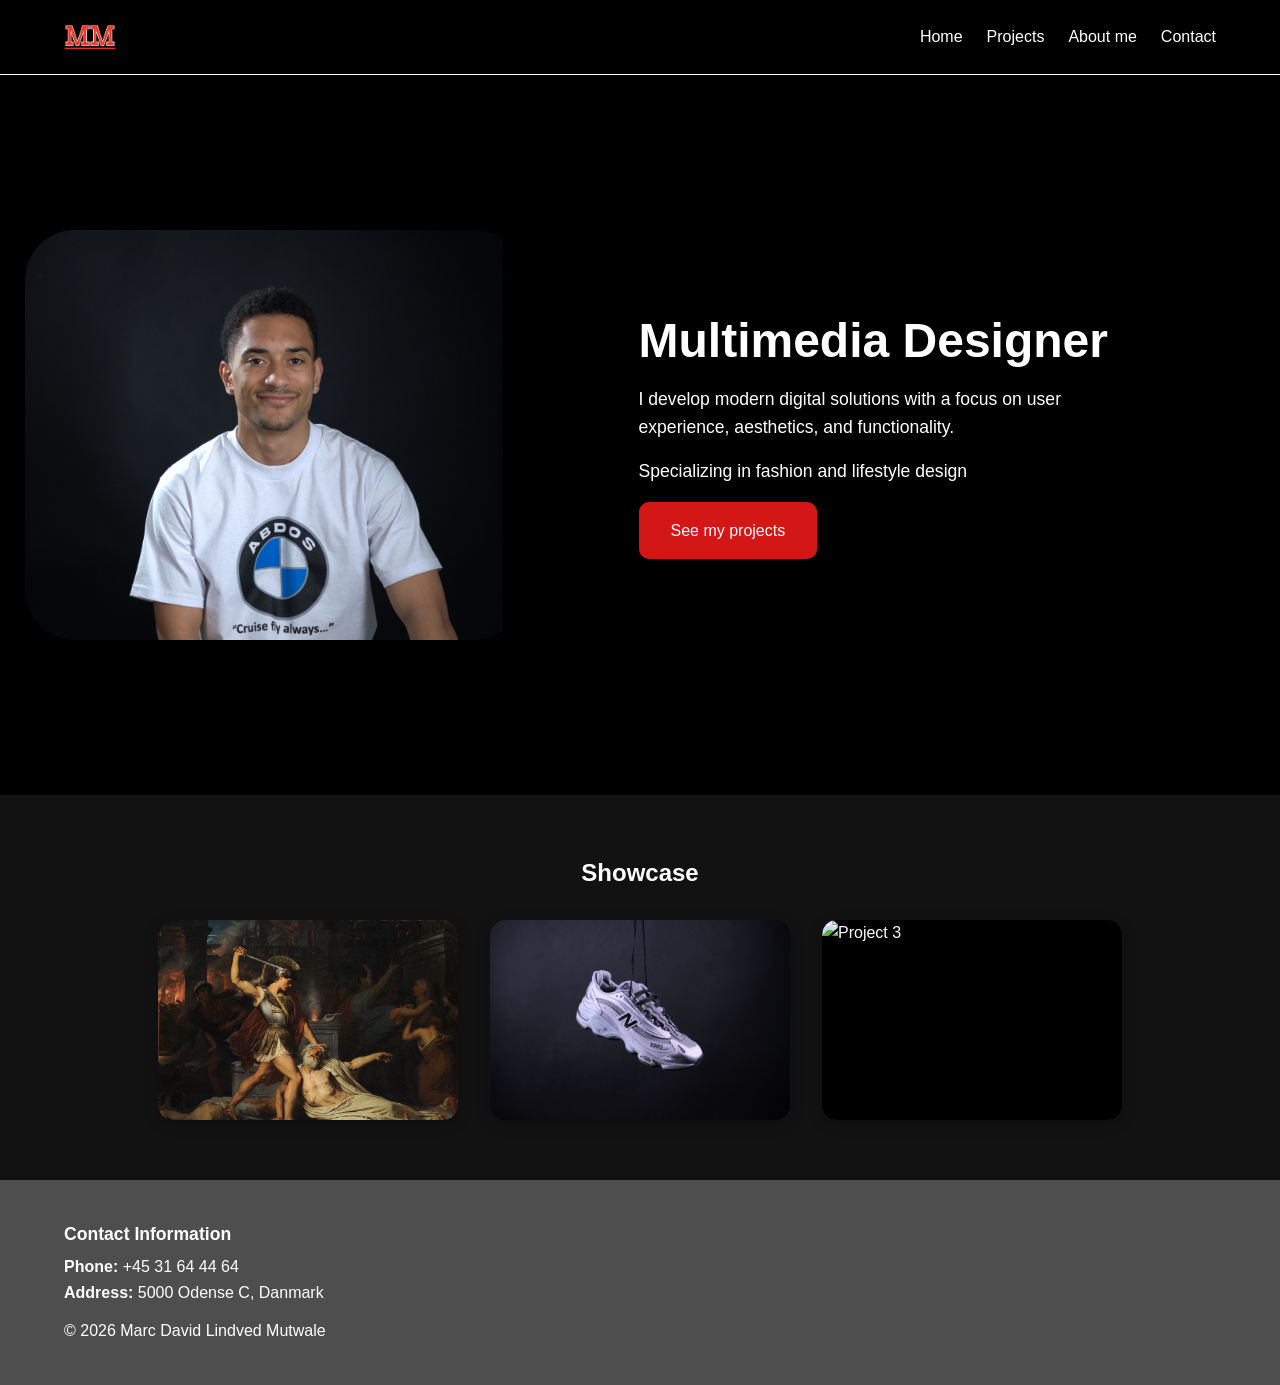
==== index.html @ d7fcb872 "upload af side" ====
<!DOCTYPE html>
<html lang="en">
<head>
    <meta charset="UTF-8">
<meta name="viewport" content="width=device-width, initial-scale=1.0">
    <meta name="description" content="Presentation portfolio for Marc David Lindved Mutwale">
    <title>Marc David Lindved Mutwale | Portfolio</title>
    <link rel="stylesheet" href="stylesheet/global.css">
</head>

<body>

    <header>
        <div class="container navbar">
            <a href="index.html" class="logo">
                <img src="files/Marclogo.png" alt="MM logo">
            </a>

            <nav>
                <ul>
                    <li><a href="index.html">Home</a></li>
                    <li><a href="pages/projects.html">Projects</a></li>
                    <li><a href="pages/about.html">About me</a></li>
                    <li><a href="pages/contact.html">Contact</a></li>
                </ul>
            </nav>
        </div>
    </header>

    <main>

        <!-- HERO SECTION -->
        <section class="hero">
            <img src="files/Marc.jpg" alt="Marc David Lindved Mutwale" class="profile-image">

            <div class="container hero-content">

                <div class="hero-text">
                    <h1>Multimedia Designer</h1>
                    <p>I develop modern digital solutions with a focus on user experience, aesthetics, and functionality.</p>
                    <p>Specializing in fashion and lifestyle design</p>
                    <a href="pages/projects.html" class="btn">See my projects</a>
                </div>

            </div>
        </section>

        <!-- FEATURED PROJECTS -->
        <section class="featured-projects">
            <div class="container">

                <h2>Showcase</h2>

                <div class="projects-grid">

                    <article class="project-card1">
                        <div class="project-content">
                            <img src="files/MovingArt.jpg" alt="Project 1">
                        </div>
                    </article>

                    <article class="project-card2">
                        <div class="project-content">
                            <img src="files/featured.jpg" alt="Project 2">
                        </div>
                    </article>

                    <article class="project-card3">
                        <div class="project-content">
                            <img src="files/Mark-68.jpg" alt="Project 3">
                        </div>
                    </article>

                </div>
            </div>
        </section>

    </main>

    <footer>
    <div class="container footer-content">

        <div class="footer-column">
            <h4>Contact Information</h4>
            
            <p><strong>Phone:</strong> <a href="tel:+4531644464">+45 31 64 44 64</a></p>
            <p><strong>Address:</strong> 5000 Odense C, Danmark</p>
        </div>

        <div class="footer-column center">
            <p>© 2026 Marc David Lindved Mutwale</p>
        </div>

    </div>
</footer>

</body>
</html>
---- stylesheet/global.css ----
/* RESET */

* {
    margin: 0;
    padding: 0;
    box-sizing: border-box;
}

html {
    scroll-behavior: smooth;
}

body {
    font-family: 'Inter', sans-serif;
    line-height: 1.6;
    background-color: #121212;
    color: #ffffff;
}

img {
    max-width: 100%;
    height: auto;
    display: block;
}

ul {
    list-style: none;
}

a {
    text-decoration: none;
    color: inherit;
}

/* GLOBAL */

.container {
    width: 90%;
    max-width: 1200px;
    margin: 0 auto;
}

.page-section {
    padding: 6rem 0;
}

section {
    padding-top: 4rem;
}

h1,
h2,
h3 {
    margin-bottom: 1rem;
    line-height: 1.2;
}

p {
    margin-bottom: 1rem;
}

/* HEADER */

header {
    background-color: rgb(0, 0, 0);
    border-bottom: 1px solid #ffffff;
    position: sticky;
    top: 0;
    z-index: 100;
    color: #ffffff;
}

.navbar {
    display: flex;
    flex-direction: row;
    justify-content: space-between;
    align-items: center;
    padding: 0.7rem 0;
}

nav ul {
    display: flex;
    gap: 1.5rem;
}

.logo {
    display: inline-flex;
    align-items: center;
}

.logo img {
    width: 52px;
    height: auto;
    display: block;
}

nav ul li a {
    color: #ffffff;
    font-weight: 500;
    transition: color 0.3s ease;
}

nav ul li a:hover {
    color: #D31717;
}

/* HERO */

.hero {
    min-height: 80vh;
    display: flex;
    align-items: center;
    justify-content: center;
    padding: 2rem 0;
    background-color: #000000;
    width: 100%;
    gap: 3rem;
    flex-wrap: wrap;
}

.hero > img {
    flex: 0 1 45%;
    max-width: 500px;
    width: 100%;
    height: auto;
    border-radius: 50px;
    object-fit: cover;
    margin-left: 25px;
}

.hero-content {
    display: flex;
    flex-direction: column;
    gap: 1.5rem;
    flex: 0 1 45%;
    min-width: 300px;
}

.hero-text {
    margin-left: 0;
}

.hero-text h1 {
    font-size: 3rem;
    margin-left: 0;
}

.hero-text p {
    font-size: 1.1rem;
    max-width: 500px;
}

/* BUTTON */

.btn {
    display: inline-block;
    padding: 1rem 2rem;
    background-color: #D31717;
    color: rgb(255, 255, 255);
    border-radius: 10px;
    transition: 0.3s;
}

.btn:hover {
    transform: translateY(-2px);
    background-color: #ffffff;
    color: #000000;
}

@media (max-width: 700px) {
    .hero {
        flex-direction: column;
        align-items: center;
        padding: 2rem 0;
    }

    .hero > img,
    .hero-content {
        flex: 1 1 100%;
        max-width: 720px;
    }

    .hero-text h1 {
        font-size: 2.4rem;
    }

    .hero-text p {
        font-size: 1rem;
        max-width: 100%;
    }

    .featured-projects .projects-grid,
    .skills-grid,
    .projects-grid {
        flex-direction: column;
        gap: 24px;
    }
}

/* SKILLS */

.skills {
    padding: 6rem 0;
}

/* FEATURED PROJECTS ON INDEX */
.featured-projects .projects-grid {
    display: flex;
    flex-wrap: wrap;
    justify-content: center;
    gap: 2rem;
    margin-top: 2rem;
}

.featured-projects .projects-grid article {
    flex: 0 1 300px;
    background-color: #000000;
    border-radius: 15px;
    overflow: hidden;
    box-shadow: 0 4px 15px rgba(0, 0, 0, 0.2);
    object-fit: cover;
    height: 100%;
    height:200px;
}

.featured-projects .projects-grid article img {
    width: 100%;
    height: 100%;
    display: block;
}

/* Showcase title centered */
.featured-projects h2 {
    text-align: center;
}

/* FLEX – card layout */
.skills-grid {
    display: flex;
    flex-direction: row;
    gap: 2rem;
    margin-top: 3rem;
    flex-wrap: wrap;
    justify-content: center;
}

/* Card styling */
.card {
    background-color: #000000;
    padding: 2.5rem;
    border-radius: 15px;
    flex: 0 1 320px;
    text-align: center;
    box-shadow: 0 4px 15px rgba(0,0,0,0.3);
}

.card h3 {
    margin-bottom: 1rem;
    font-size: 1.3rem;
}

.card p {
    color: #ccc;
    font-size: 0.95rem;
}

footer {
    background: #4E4E4E;
    color: #ffffff;
    padding: 40px 0;
    margin-top: 60px;
}

.footer-content {
    display: flex;
    flex-direction: column;
    align-items: flex-start;
    text-align: left;
    gap: 10px;
}

.footer-column {
    width: 100%;
}

.footer-column h4 {
    margin-bottom: 8px;
    font-size: 1.1rem;
    font-weight: 600;
}

.footer-column p {
    margin: 3px 0;
    line-height: 1.4;
}

footer a {
    color: #ffffff;
    text-decoration: none;
}

footer a:hover {
    text-decoration: underline;
}

.footer-copyright {
    margin-top: 15px;
    opacity: 0.9;
}
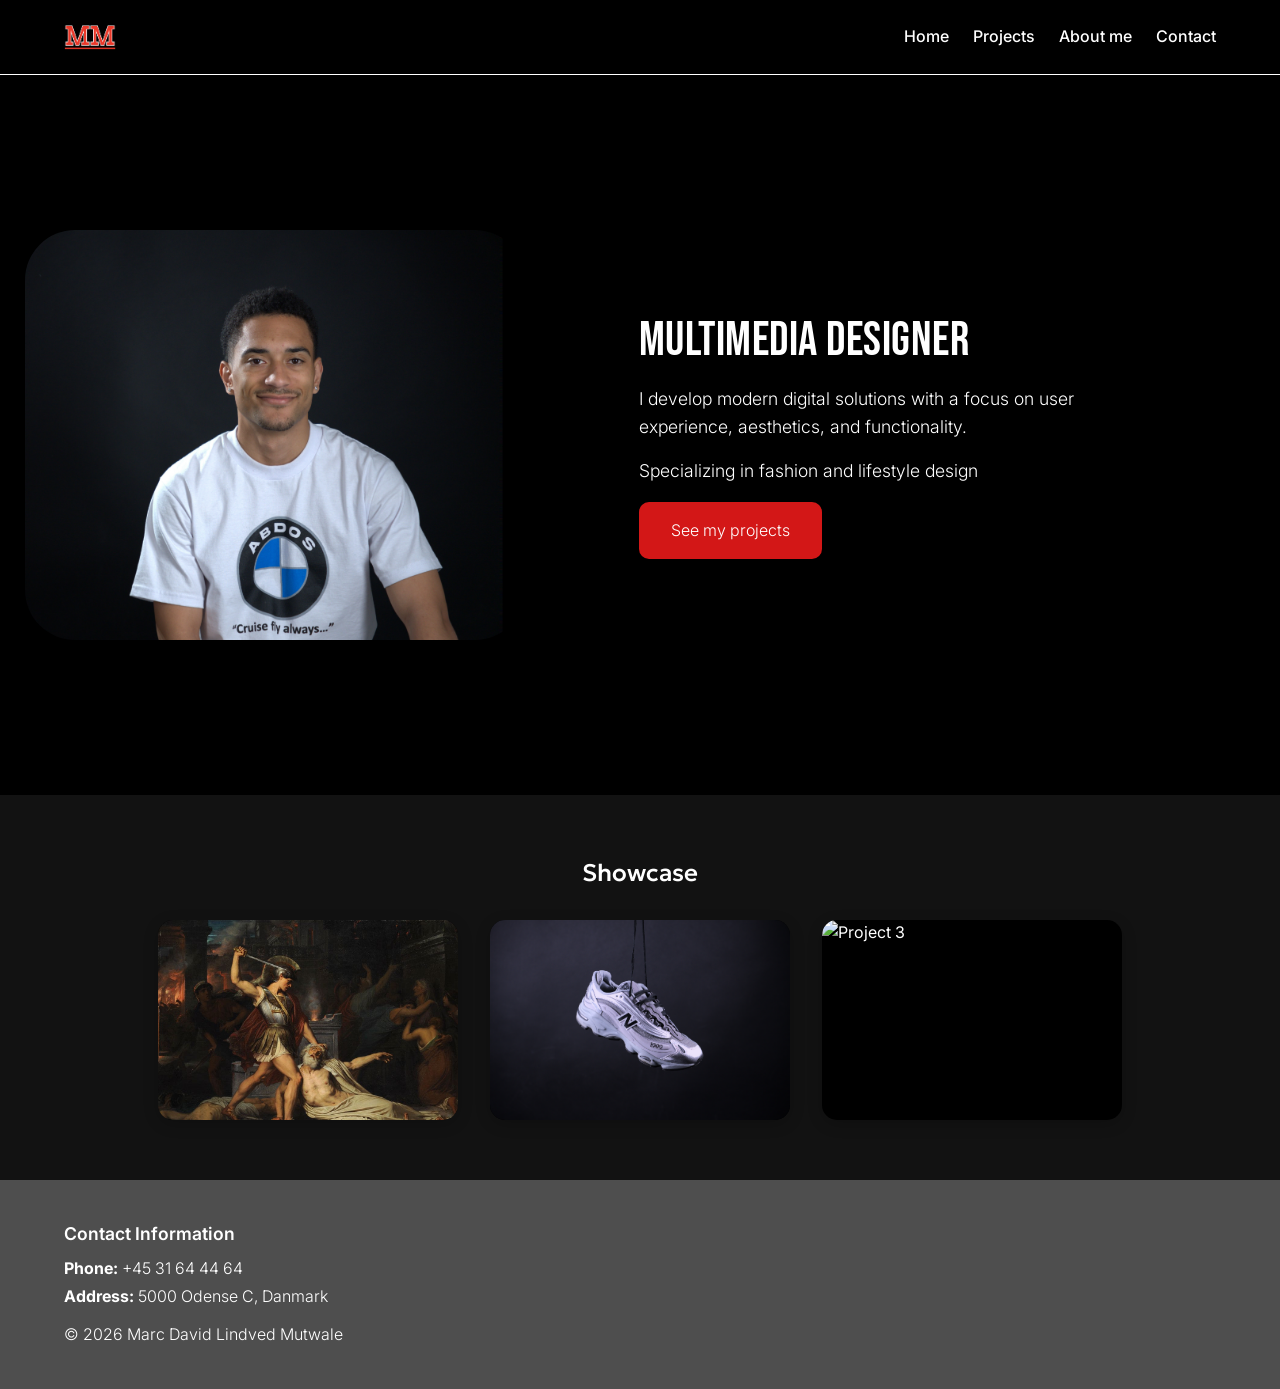
==== commit 9785e2e7: "Skifter fonttype" ====
--- a/index.html
+++ b/index.html
@@ -3,7 +3,12 @@
 <head>
     <meta charset="UTF-8">
 <meta name="viewport" content="width=device-width, initial-scale=1.0">
-    <meta name="description" content="Presentation portfolio for Marc David Lindved Mutwale">
+  
+ <link href="https://fonts.googleapis.com/css2?family=Bebas+Neue&display=swap" rel="stylesheet">
+<link href="https://fonts.googleapis.com/css2?family=Geologica:wght@300;400;500;600&display=swap" rel="stylesheet">
+<link href="https://fonts.googleapis.com/css2?family=Inter:wght@300;400;500&display=swap" rel="stylesheet">
+
+<meta name="description" content="Presentation portfolio for Marc David Lindved Mutwale">
     <title>Marc David Lindved Mutwale | Portfolio</title>
     <link rel="stylesheet" href="stylesheet/global.css">
 </head>
--- a/stylesheet/global.css
+++ b/stylesheet/global.css
@@ -307,3 +307,25 @@
     margin-top: 15px;
     opacity: 0.9;
 }
+
+/* TYPOGRAPHY SETTINGS */
+
+/* Headline 1 – Bebas Neue */
+h1 {
+    font-family: 'Bebas Neue', sans-serif;
+    font-weight: 400;
+    letter-spacing: 0.5px;
+}
+
+/* Headline 2 & 3 – Geologica */
+h2, h3 {
+    font-family: 'Geologica', sans-serif;
+    font-weight: 500;
+}
+
+/* Paragraph / Body text – Inter */
+p, li, a, span {
+    font-family: 'Inter', sans-serif;
+    font-weight: 300;
+    line-height: 1.6;
+}
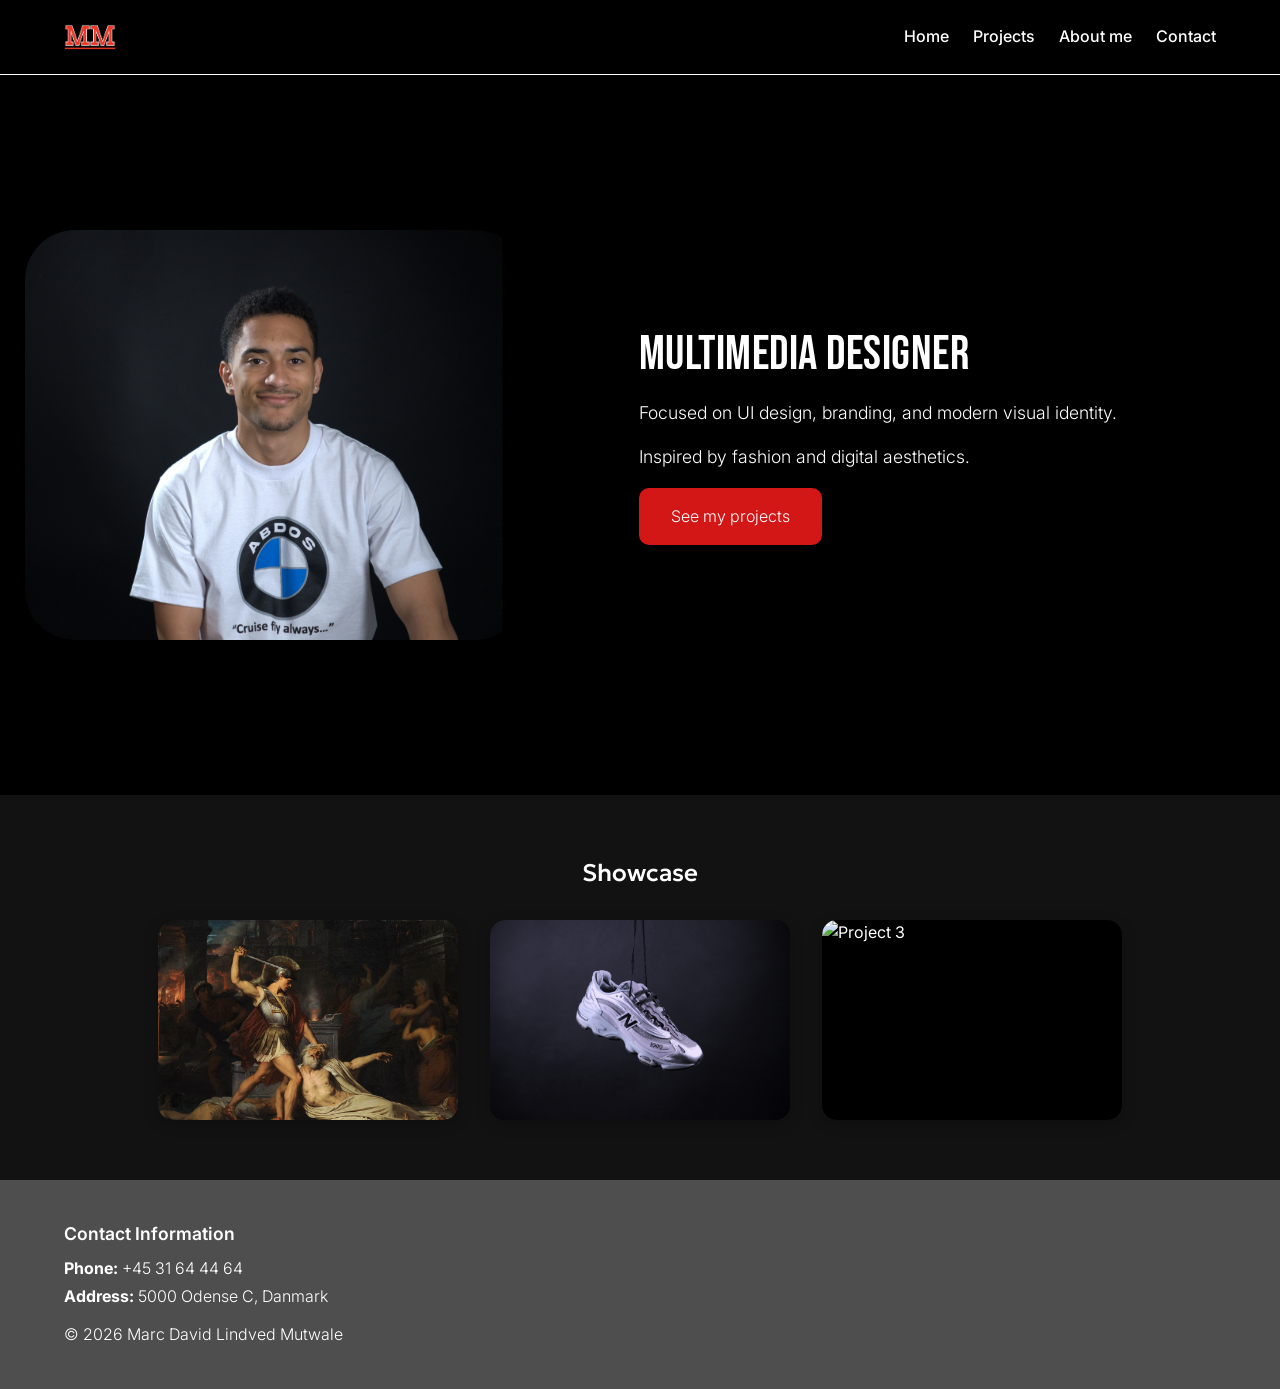
==== commit 6b3a4a38: "rettelse på tekster" ====
--- a/index.html
+++ b/index.html
@@ -42,8 +42,8 @@
 
                 <div class="hero-text">
                     <h1>Multimedia Designer</h1>
-                    <p>I develop modern digital solutions with a focus on user experience, aesthetics, and functionality.</p>
-                    <p>Specializing in fashion and lifestyle design</p>
+                    <p>Focused on UI design, branding, and modern visual identity.</p>
+                    <p>Inspired by fashion and digital aesthetics.</p>
                     <a href="pages/projects.html" class="btn">See my projects</a>
                 </div>
 
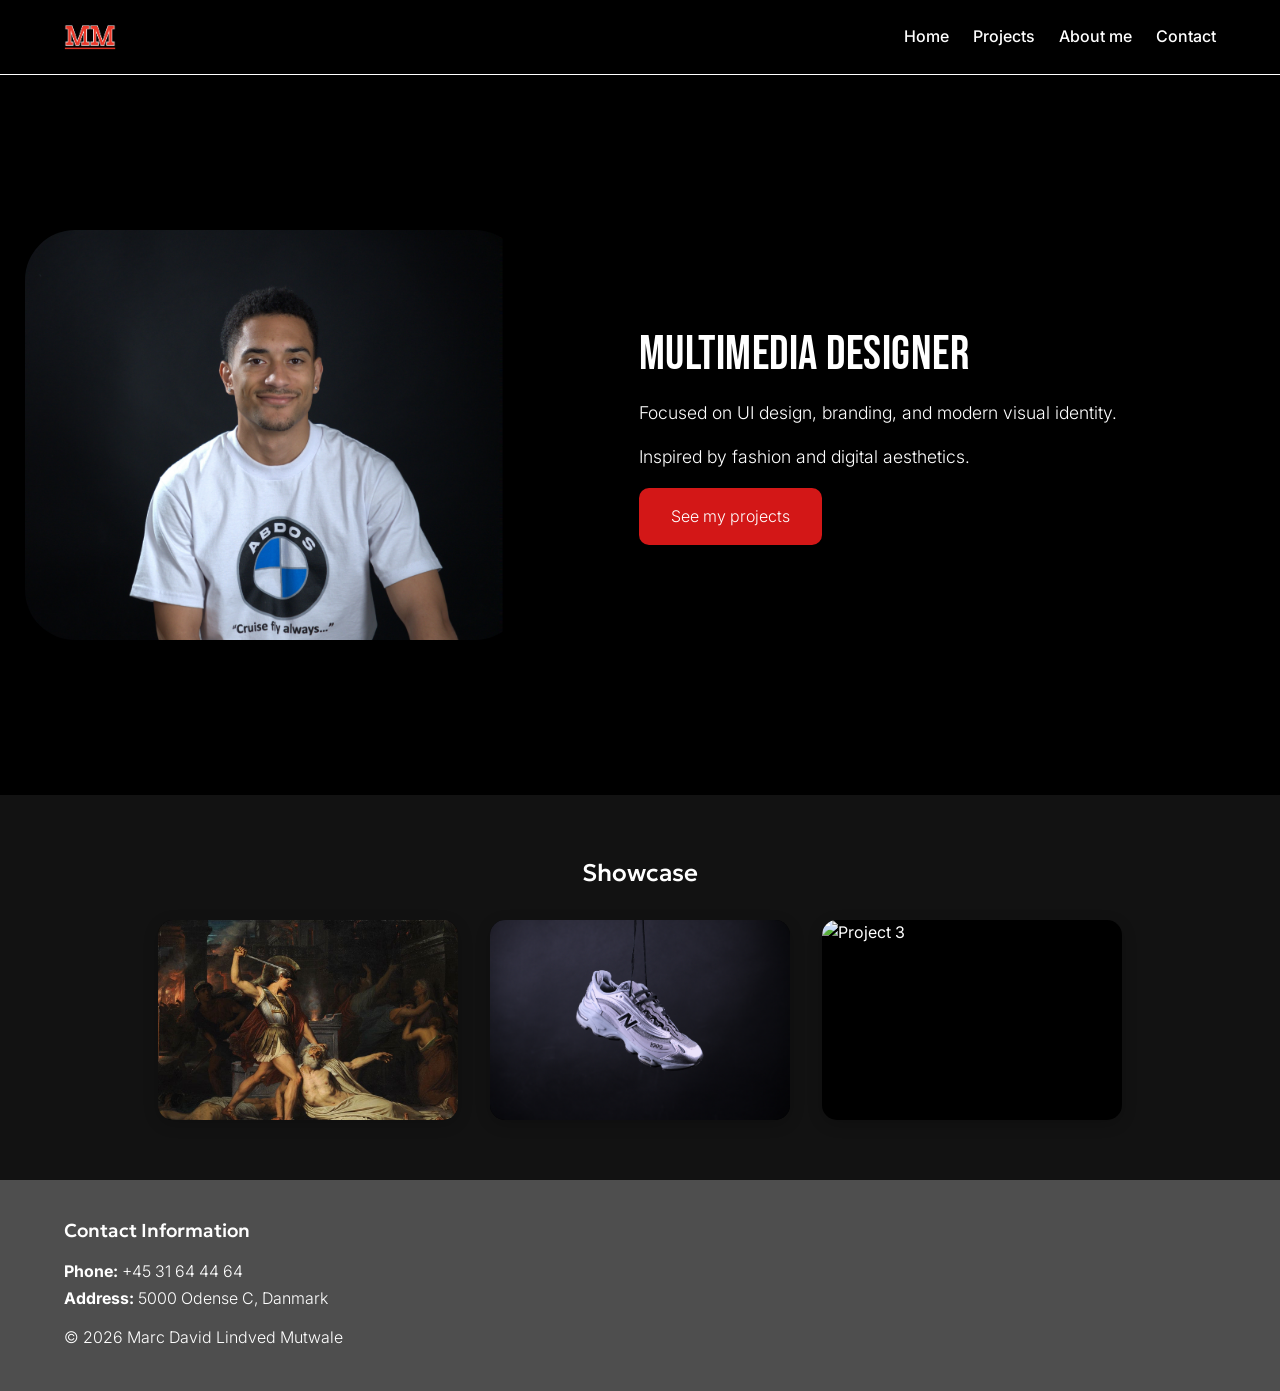
==== commit 9e111e23: "valideret min kodning" ====
--- a/index.html
+++ b/index.html
@@ -86,7 +86,7 @@
     <div class="container footer-content">
 
         <div class="footer-column">
-            <h4>Contact Information</h4>
+            <h3>Contact Information</h3>
             
             <p><strong>Phone:</strong> <a href="tel:+4531644464">+45 31 64 44 64</a></p>
             <p><strong>Address:</strong> 5000 Odense C, Danmark</p>
